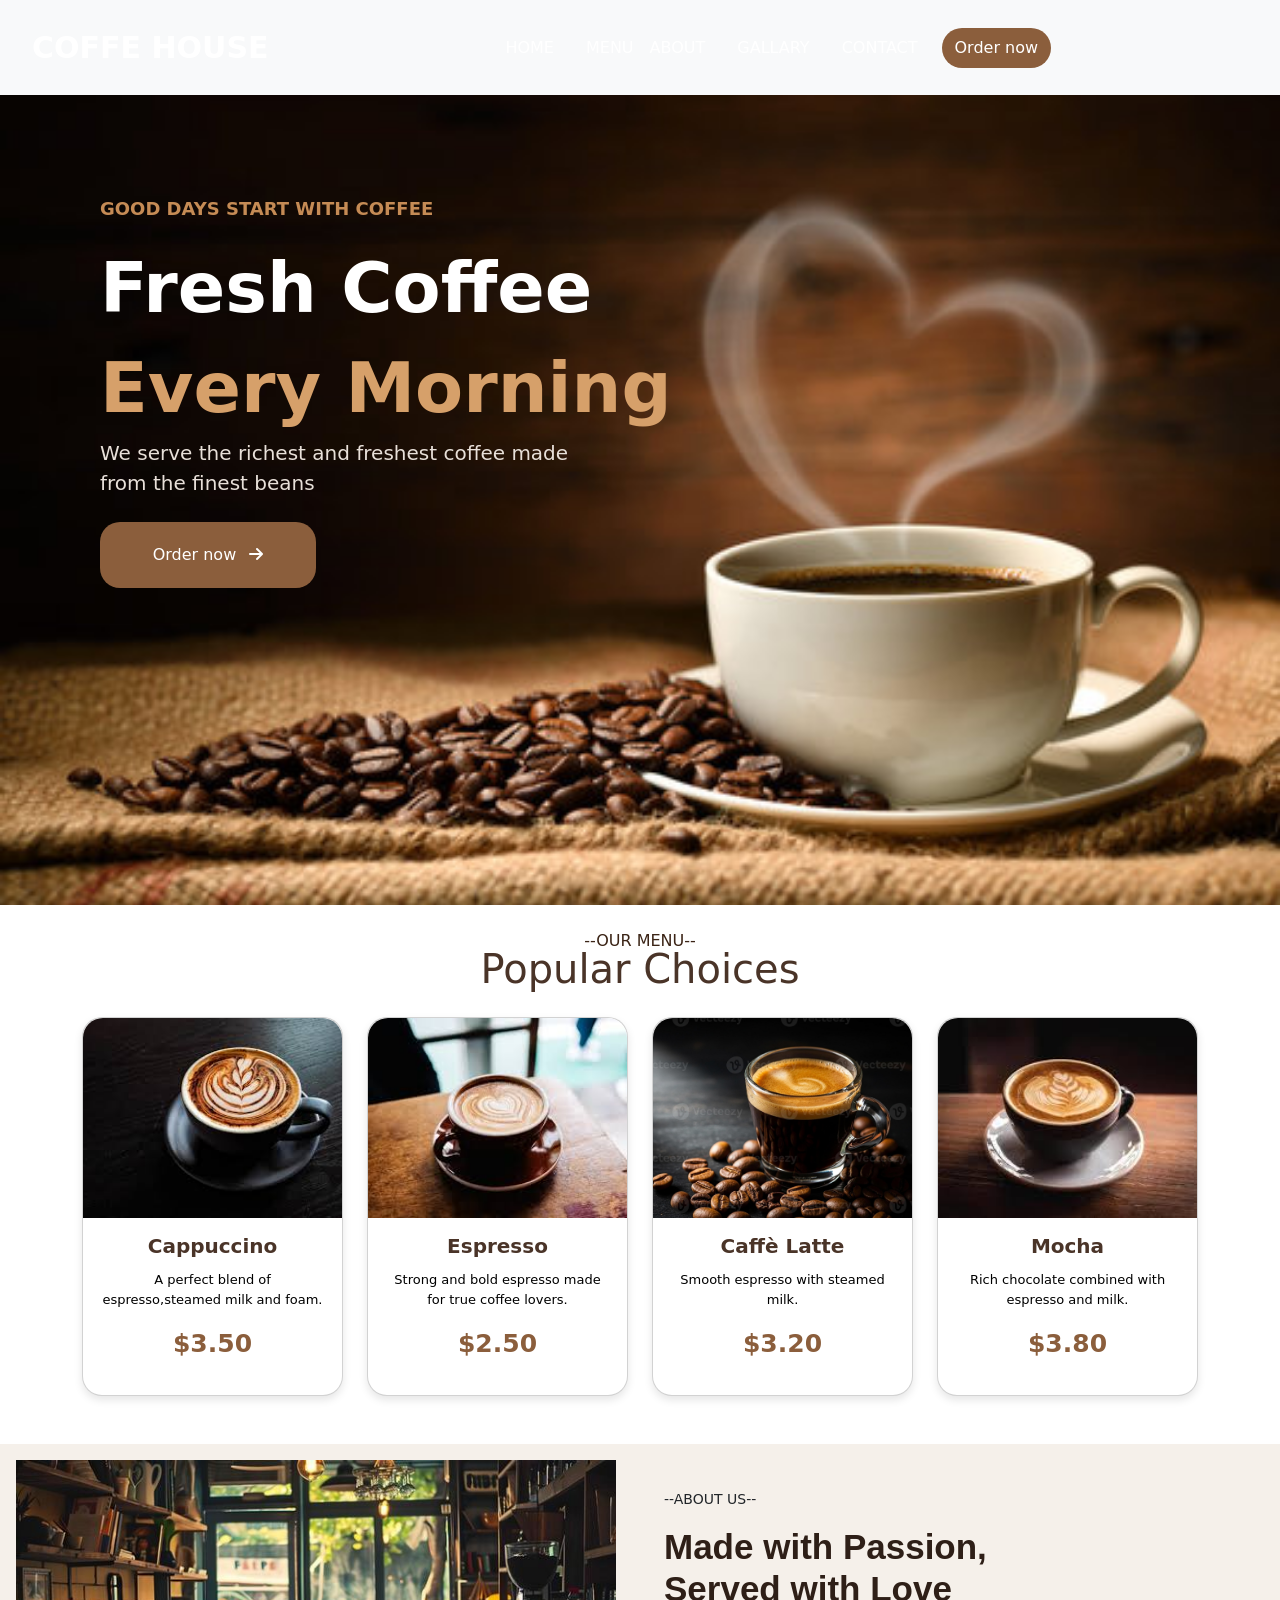
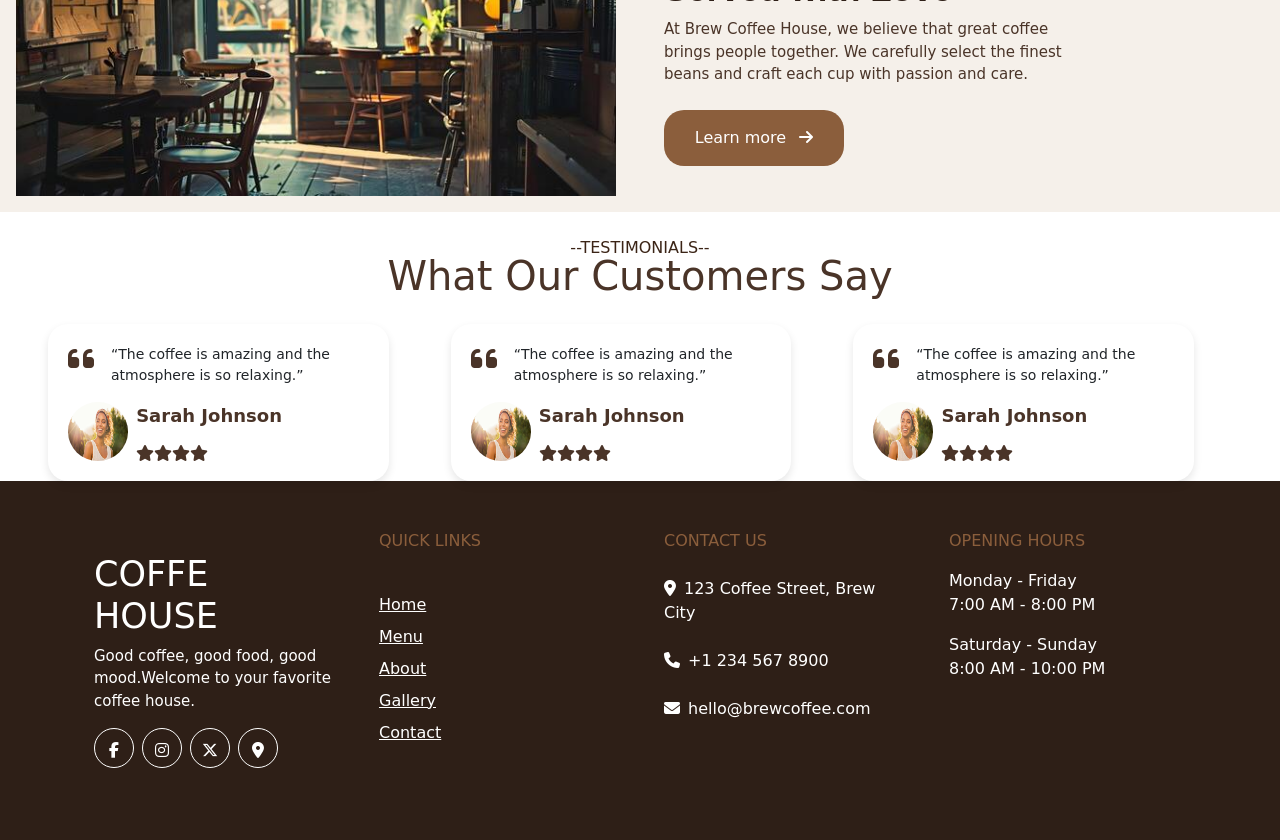
==== task2.html @ a9d8c870 "Updated footer design" ====
<!doctype html>
<html lang="en">
<head>
    <meta charset="utf-8">
    <meta name="viewport" content="width=device-width, initial-scale=1, shrink-to-fit=no">
    <link href="https://cdn.jsdelivr.net/npm/bootstrap@5.0.1/dist/css/bootstrap.min.css" rel="stylesheet" integrity="sha384-+0n0xVW2eSR5OomGNYDnhzAbDsOXxcvSN1TPprVMTNDbiYZCxYbOOl7+AMvyTG2x" crossorigin="anonymous">
    <title>coffe</title>
    <link href="task2.css" rel="stylesheet" />
    <link rel="stylesheet" href="https://cdnjs.cloudflare.com/ajax/libs/font-awesome/6.5.1/css/all.min.css">
</head>
<body>
    
    <nav class="navbar navbar-expand-lg bg-body-tertiary">
  <div class="container-fluid">
    <a class="navbar-brand" href="#">COFFE HOUSE</a>
    <button class="navbar-toggler" type="button" data-bs-toggle="collapse" data-bs-target="#navbarNav" aria-controls="navbarNav" aria-expanded="false" aria-label="Toggle navigation">
      <span class="navbar-toggler-icon"></span>
    </button>
    <div class="collapse navbar-collapse" id="navbarNav">
      <ul class="navbar-nav mx-auto">
        <li class="nav-item">
          <a class="nav-link active ms-3" aria-current="page" href="#homepage">Home</a>
        </li>
        <li class="nav-item">
          <a class="nav-link ms-3" href="#menupage">Menu</a>
        </li>
        <li class="nav-item">
          <a class="nav-link" href="#aboutpage">About</a>
        </li>
        <li class="nav-item">
          <a class="nav-link ms-3" href="#gallary">Gallary</a>
        </li>
        <li class="nav-item">
          <a class="nav-link ms-3" href="#contactpage">Contact</a>
        </li>
        <button class="btn btn1 ms-3">Order now</button>
      </ul>
    </div>
  </div>
</nav>

<section class="section1" id="homepage">
    <div class="first-container">
        
                    <div class="d-flex flex-column justify-content-start P-5">
                       <p class="s1-para1">GOOD DAYS START WITH COFFEE</p>
                       <h1 class="s1-heading1 mt-2">Fresh Coffee</h1>
                       <h1 class="s1-heading1 heading2 mt-2">Every Morning</h1>
                        <p class="s1-para2">We serve the richest and freshest coffee made from the finest beans</p>
                        <button class="btn btn1 s1-btn1 mt-2">Order now <i class="fa-solid fa-arrow-right ms-2"></i></button>
                    </div>
                </div>
            
    </div>
</section>


<section class="section2" id="menupage">
     <p class="s2-para1 mt-4">--OUR MENU--</p>
      <h1 class="s2-heading1  mb-3">Popular Choices</h1>
      <div class="container mt-5">
        <div class="row">
            <div class=" col-12 col-lg-3 col-md-6 col-sm-12">
                <div class="card">
                    <img src="images/card1.jpeg" class="box-image">
                    <div class="card-body p-3 d-flex flex-column justify-content-center">
                       <h5 class="card-title">Cappuccino</h5>
                         <p class="card-para mt-1">A perfect blend of espresso,steamed milk and foam.</p>
                         <p class="card-price">$3.50</p>
                        </div>
                        </div>
                        </div>
                        <div class=" col-12 col-lg-3 col-md-6 col-sm-12">
                <div class="card">
                    <img src="images/card2.jpeg" class="box-image">
                    <div class="card-body p-3 d-flex flex-column justify-content-center">
                       <h5 class="card-title">Espresso</h5>
                         <p class="card-para mt-1">Strong and bold espresso made for true coffee lovers.</p>
                         <p class="card-price">$2.50</p>
                        </div>
                        </div>
                        </div>
                        <div class=" col-12 col-lg-3 col-md-6 col-sm-12">
                <div class="card">
                    <img src="images/card3.jpeg" class="box-image">
                    <div class="card-body p-3 d-flex flex-column justify-content-center">
                       <h5 class="card-title">Caffè Latte</h5>
                         <p class="card-para mt-1">Smooth espresso with steamed milk.</p>
                         <p class="card-price">$3.20</p>
                        </div>
                        </div>
                        </div>
                        <div class=" col-12 col-lg-3 col-md-6 col-sm-12">
                <div class="card">
                    <img src="images/card4.jpeg" class="box-image">
                    <div class="card-body p-3 d-flex flex-column justify-content-center">
                       <h5 class="card-title">Mocha</h5>
                         <p class="card-para mt-1">Rich chocolate combined with espresso and milk.</p>
                         <p class="card-price">$3.80</p>
                        </div>
                        </div>
                        </div>

                        </div>
                        </div>
                        </div>
  </section>

<section class="section3 mt-5 p-3" id="aboutpage">

    <div class="row g-5">
        <div class="col-12 col-lg-6">
            <img src="images/section3.jpeg" class="s3-image">
        </div>
        <div class="col-12 col-lg-6  d-flex flex-column justify-content-center p-4">
            <p class="s3-para1">
                  --ABOUT US--
            </p>
            <h2 class="s3-heading1">Made with Passion,<br>
              Served with Love</h2>
              <p class="s3-para2">At Brew Coffee House, we believe that great coffee brings people together. We carefully select the finest beans and craft each cup with passion and care.</p>
              <button class="btn btn1 s1-btn1 s3-btn mt-2">Learn more <i class="fa-solid fa-arrow-right ms-2"></i></button>
       </div>
       </div>
  </section>

<section class="section4" id="aboutpage">
    <p class="s2-para1 mt-4">--TESTIMONIALS--</p>
      <h1 class="s2-heading1  mb-3">What Our Customers Say</h1>
     <div class="contianer mt-5 ps-5 pe-5">
       <div class="row">
          <div class="col-12 col-lg-4 col-md-6 col-sm-12">
             <div class="person-card">
                <div class="d-flex justify-content-start">
                   <i class="fa-solid fa-quote-left me-3"></i>
                    <p class="s3-para1">
                      “The coffee is amazing and the atmosphere is so relaxing.”
                    </p>
                </div>
                 <div class="d-flex">
                  <img src="images/person1.jpg" class="person-image" />
                    <div class="d-flex flex-column">
                      <p class="person-name ms-2">Sarah Johnson</p>
                     <div class="d-flex stars ms-2"><i class="fa-solid fa-star"></i>
                      <i class="fa-solid fa-star"></i>
                      <i class="fa-solid fa-star"></i>
                      <i class="fa-solid fa-star"></i></div> 
                    </div>
                 </div>
                  
             </div>    
       </div>
       <div class="col-12 col-lg-4 col-md-6 col-sm-12">
             <div class="person-card p5">
                <div class="d-flex justify-content-start">
                   <i class="fa-solid fa-quote-left me-3"></i>
                    <p class="s3-para1">
                      “The coffee is amazing and the atmosphere is so relaxing.”
                    </p>
                </div>
                 <div class="d-flex">
                  <img src="images/person1.jpg" class="person-image" />
                    <div class="d-flex flex-column">
                      <p class="person-name ms-2">Sarah Johnson</p>
                     <div class="d-flex stars ms-2"><i class="fa-solid fa-star"></i>
                      <i class="fa-solid fa-star"></i>
                      <i class="fa-solid fa-star"></i>
                      <i class="fa-solid fa-star"></i></div> 
                    </div>
                 </div>
                  
             </div>    
       </div>
       <div class="col-12 col-lg-4 col-md-6 col-sm-12">
             <div class="person-card p5">
                <div class="d-flex justify-content-start">
                   <i class="fa-solid fa-quote-left me-3"></i>
                    <p class="s3-para1">
                      “The coffee is amazing and the atmosphere is so relaxing.”
                    </p>
                </div>
                 <div class="d-flex">
                  <img src="images/person1.jpg" class="person-image" />
                    <div class="d-flex flex-column">
                      <p class="person-name ms-2">Sarah Johnson</p>
                     <div class="d-flex stars ms-2"><i class="fa-solid fa-star"></i>
                      <i class="fa-solid fa-star"></i>
                      <i class="fa-solid fa-star"></i>
                      <i class="fa-solid fa-star"></i></div> 
                    </div>
                 </div>
                  
             </div>    
       </div>  

     </div>
    </div>
    </section>

<footer class="footer p-5" id="contactpage">
    <div class="container">
      <div class="row">
        <div class="col-12 col-lg-3 p-4">
          <div class="d-flex flex-column">
            <h2 class="last-logo">COFFE <br>HOUSE</h2>
             <p class="last-para">
              Good coffee, good food, good mood.Welcome to your favorite coffee house.
             </p>
             <div class="d-flex">
             <div class="boxes me-2 ">
               <i class="fa-brands fa-facebook-f"></i>
             </div>
             <div class="boxes me-2">
               <i class="fa-brands fa-instagram"></i>
             </div>
             <div class="boxes me-2">
               <i class="fa-brands fa-x-twitter"></i>
             </div>
             <div class="boxes me-2">
               <i class="fa-solid fa-location-dot"></i>
             </div>
          </div>
          </div>
        </div>
       <div class="col-12 col-lg-3 d-flex flex-column justify-content-start">
        <div class="container d-flex flex-column justify-content-start">
          <p class="footer-text">QUICK LINKS</p>
        <a href="" class="mt-4"  class="text">Home</a>
          <a href="" class="mt-2" class="text" >Menu</a>
          <a href="#" class=" mt-2" class="text">About</a>
           <a href="#" class="mt-2" class="text">Gallery</a>
            <a href="#" class="mt-2" class="text">Contact</a>  
        </div>
      </div>
      <div class="col-12 col-lg-3 d-flex flex-column justify-content-start">
    <div class="container d-flex flex-column justify-content-start">
        <p class="footer-text1">CONTACT US</p>

        <p class="text-para mt-2"><i class="fa-solid fa-location-dot me-2"></i>123 Coffee Street, Brew City</p>

        <p class="text-para mt-2"><i class="fa-solid fa-phone me-2"></i>+1 234 567 8900</p>

        <p class="text-para mt-2"><i class="fa-solid fa-envelope me-2"></i>hello@brewcoffee.com</p>
    </div>
</div>

<div class="col-12 col-lg-3 d-flex flex-column justify-content-start">
    <div class="container d-flex flex-column justify-content-start">
        <p class="footer-text">OPENING HOURS</p>

        <p class="text">
            Monday - Friday<br>
            7:00 AM - 8:00 PM
        </p>

        <p class="text">
            Saturday - Sunday<br>
            8:00 AM - 10:00 PM
        </p>
    </div>
</div>
      </div>
      </div>
    </div>
</footer>

    <script src="https://cdn.jsdelivr.net/npm/bootstrap@5.0.1/dist/js/bootstrap.bundle.min.js" integrity="sha384-gtEjrD/SeCtmISkJkNUaaKMoLD0//ElJ19smozuHV6z3Iehds+3Ulb9Bn9Plx0x4" crossorigin="anonymous"></script>
</body>
</html>
---- task2.css ----
.navbar{
    background-color:black;
    color: white;
    padding: 20px;
}
.nav-link{
    color: white;
    text-transform: uppercase;
    font-weight: 500;
}
.navbar-brand{
    color:  #8B5E3C;
    font-weight: bold;
    font-size: 30px;
    
}
.navbar-brand:hover{
    color: white;
}
.btn1{
    color: white;
    background-color: #8B5E3C;
    border-radius: 20px;
    font-weight: 500;

}
.section1{
    background-image: url('images/coffe1.jpg');
    background-size: cover;
     background-position:center;
        background-repeat:no-repeat;
        height: 90vh;
}
.s1-para1{
    color:#C58B55;
    font-size: 18px;
    text-transform: uppercase;
    font-weight: bold;
}
.s1-heading1{
    font-size: 70px;
    font-weight: bold;
    color: white;
   
}
.heading2{
    color:#D6A06A !important;
}
.first-container{
    padding: 100px;
}
.s1-para2{
     color: #E8E0D9;
     font-size: 20px;
     width: 500px;
}
 .s1-btn1{
    width: 20%;
    padding: 20px;
}
.s2-para1{
    color: #3B2416;
    text-align: center;
}
.card-title{
    font-size: 20px;
    font-weight: bold;
    color:#4A3428;
    text-align: center;
}
.s2-heading1{
    color: #4A3428;
    text-align: center;
    font-size: 40px;
    line-height: 0px;
}
.card-para{
    color:black;
   font-size: 13px;
    text-align: center;
}
.card-price{
    color: #8B5E3C;
    font-size: 25px;
    font-weight: bold;
    text-align: center;
  
}
.box-image{
    height: 200px;
    width: 100%;
}
.card{

    box-shadow: 0 4px 8px rgba(0,0,0,0.1);
    border-radius: 20px !important;
    height: 100% !important;
}
.box-image{
    width: 100%;
    
    object-fit: cover;
    border-radius: 20px 20px 0 0 !important;
}
.s3-heading1{
    color: #2E1F17;
    font-size: 35px;
    font-weight: bold;
    font-family: 'Arial', sans-serif;
}
.s3-para1{
    font-size: 14px;
}
.s3-image{
    width: 100%;
    height: auto;
}
.s3-para2{
    color: #4A3428;
    font-size: 15px;
    width: 400px;
}
.s3-btn{
    width: 30%;
    padding: 15px;
}
.section3{
    background-color:#F5F0EA;
}
.person-image{
    width:20%;
    height: auto;
    border-radius: 50%;
}
.person-name{
    font-size: 18px;
    font-weight: bold;
    color: #4A3428;
}
.fa-star{
    color: #4A3428;
}
.fa-quote-left{
    color: #4A3428;
    font-size: 30px;
}
.star{
    line-height: 0px;
}
.person-name{
    font-size: 18px;
    font-weight: bold;
    color: #4A3428;
}
.s3-para1{
    font-size: 14px;
}
.person-card{
    box-shadow: 0 4px 8px rgba(0,0,0,0.1);
    border-radius: 20px !important;
    padding: 20px;
    height: 100%;
    width: 90%;
}
.section4{
  background-color: #ffffff;
}
.boxes{
    border-radius: 50% !important;
    background-color:transparent;
    border: 1px solid white;
    padding: 10px;
    width: 40px;
    height: 40px;
}
.last-logo{
    font-size: 35px;
    text-align: start;
}
.last-logo:hover{
    color: #8B5E3C;
}
.footer{
    background-color: #2E1F17;
    color: white;
    text-align: center;
    padding: 20px;
}
.last-para{
    font-size: 15px;
    text-align: start;
}
a{
    color: white !important;
    text-align: start;
}
.footer-text{
    color:#8B5E3C;
    text-align: start;
}
.text-para{
    text-align:start;
}
.text{
    text-align: start;
}
.footer-text1{
    color:#8B5E3C;
    text-align: start;
}

@media (max-width: 992px) {

    .navbar {
        padding: 15px;
    }

    .navbar-nav {
        text-align: center;
    }

    .btn1 {
        margin-top: 10px;
    }

    .first-container {
        padding: 60px 40px;
    }

    .s1-heading1 {
        font-size: 50px;
    }

    .s1-para2 {
        width: 100%;
        font-size: 18px;
    }

    .s1-btn1,
    .s3-btn {
        width: auto;
        padding: 12px 25px;
    }

    .section1 {
        height: auto;
        min-height: 80vh;
    }

    .s3-image {
        width: 100%;
        height: auto;
        margin-bottom: 30px;
    }

    .s3-para2 {
        width: 100%;
    }

    .person-image {
        width: 60px;
        height: 60px;
    }

    .person-card {
        width: 100%;
        margin-bottom: 20px;
    }

    .footer {
        text-align: center;
    }

    .last-logo,
    .last-para,
    .footer-text,
    .footer-text1,
    .text,
    .text-para,
    a {
        text-align: center !important;
    }

    .boxes {
        margin-bottom: 10px;
    }
}



@media (max-width: 768px) {

    .navbar-brand {
        font-size: 24px;
    }

    .section1 {
        height: auto;
        padding: 50px 0;
    }

    .first-container {
        padding: 40px 20px;
        text-align: center;
    }

    .s1-heading1 {
        font-size: 38px;
        line-height: 1.2;
    }

    .s1-para1 {
        font-size: 14px;
    }

    .s1-para2 {
        width: 100%;
        font-size: 16px;
        margin: auto;
    }

    .s1-btn1,
    .s3-btn {
        width: 70%;
        margin: auto;
    }

    .s2-heading1 {
        font-size: 30px;
        line-height: normal;
    }

    .card {
        margin-bottom: 20px;
    }

    .box-image {
        height: 220px;
    }

    .s3-heading1 {
        font-size: 28px;
        text-align: center;
    }

    .s3-para1,
    .s3-para2 {
        text-align: center;
    }

    .person-card {
        width: 100%;
        margin-bottom: 20px;
    }

    .person-image {
        width: 55px;
        height: 55px;
    }

    .footer .row > div {
        margin-bottom: 30px;
    }

    .boxes {
        width: 38px;
        height: 38px;
    }
}



@media (max-width: 576px) {

    .navbar-brand {
        font-size: 20px;
    }

    .first-container {
        padding: 30px 15px;
    }

    .s1-heading1 {
        font-size: 30px;
    }

    .s1-para2 {
        font-size: 15px;
    }

    .s1-btn1,
    .s3-btn {
        width: 90%;
    }

    .s2-heading1 {
        font-size: 24px;
    }

    .s3-heading1 {
        font-size: 24px;
    }

    .card-title {
        font-size: 18px;
    }

    .card-price {
        font-size: 22px;
    }

    .person-name {
        font-size: 16px;
    }

    .last-logo {
        font-size: 28px;
    }

    .footer {
        padding: 30px 15px !important;
    }
}
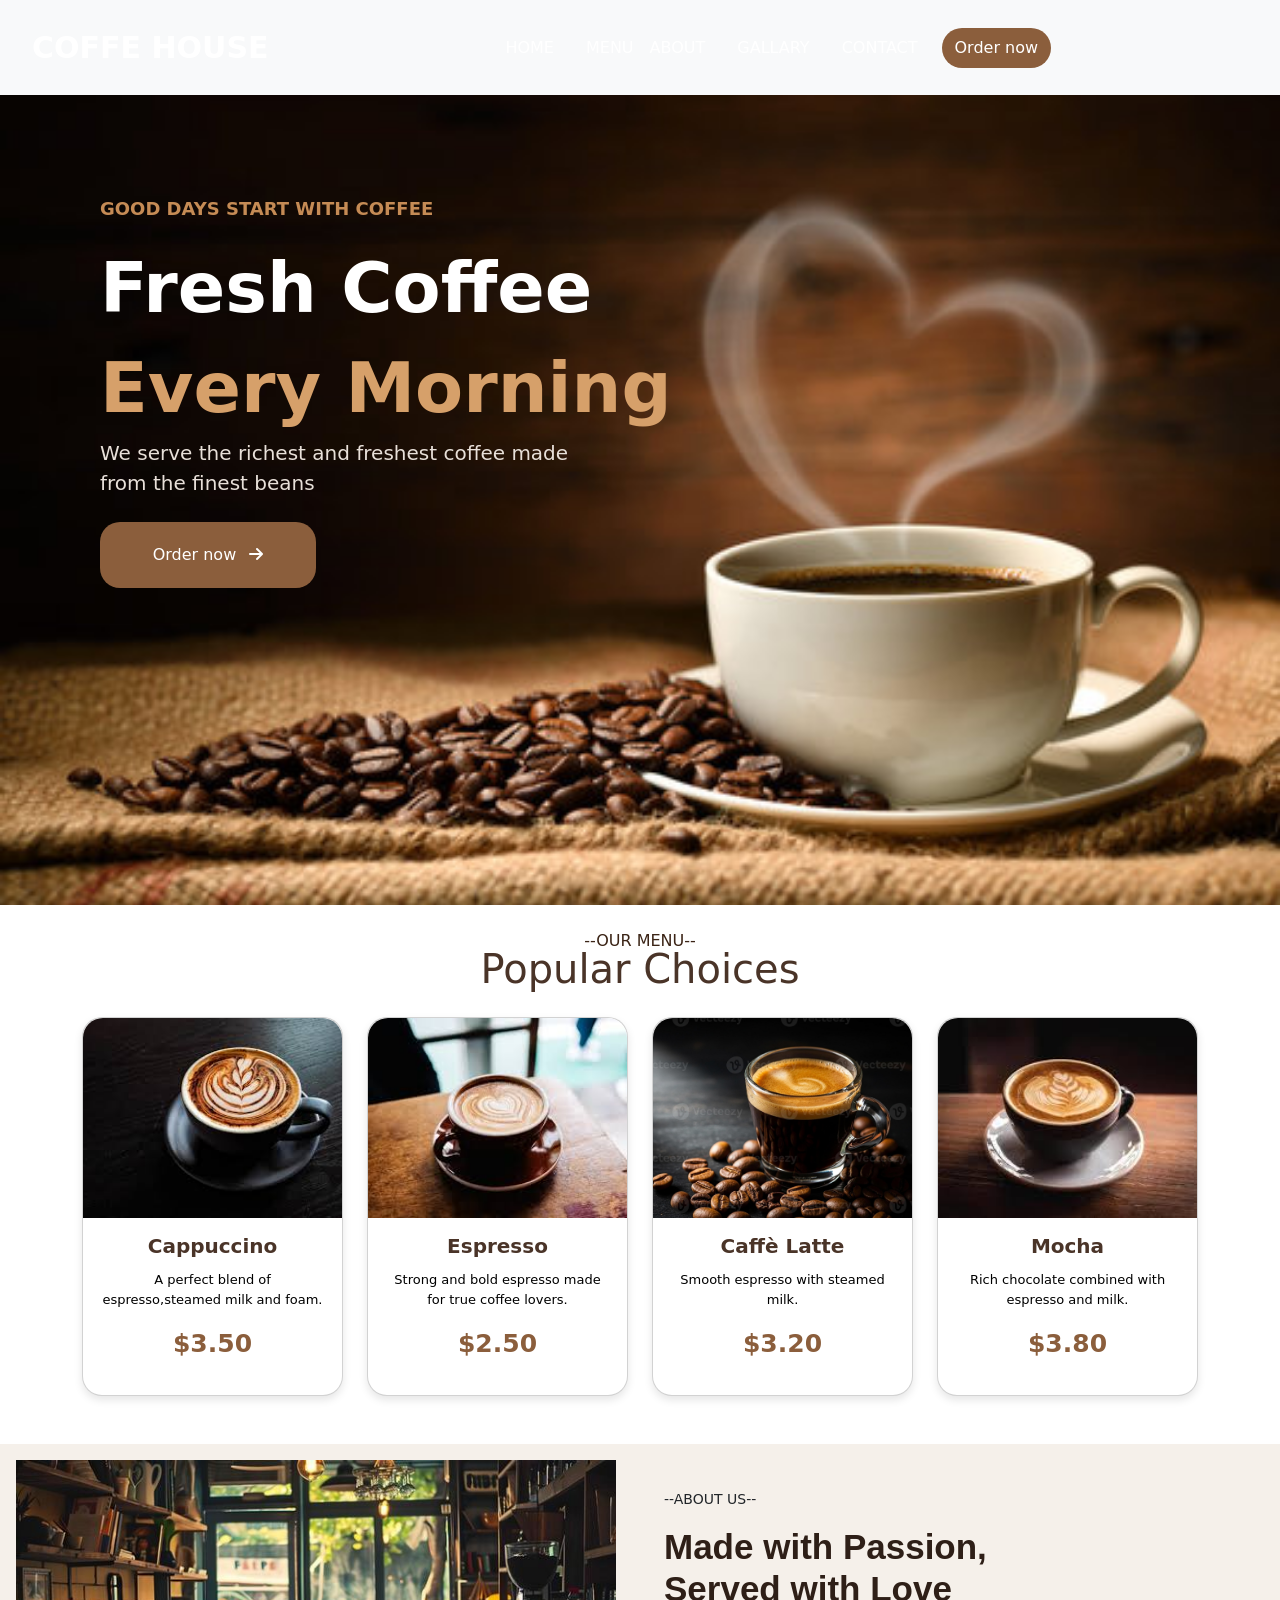
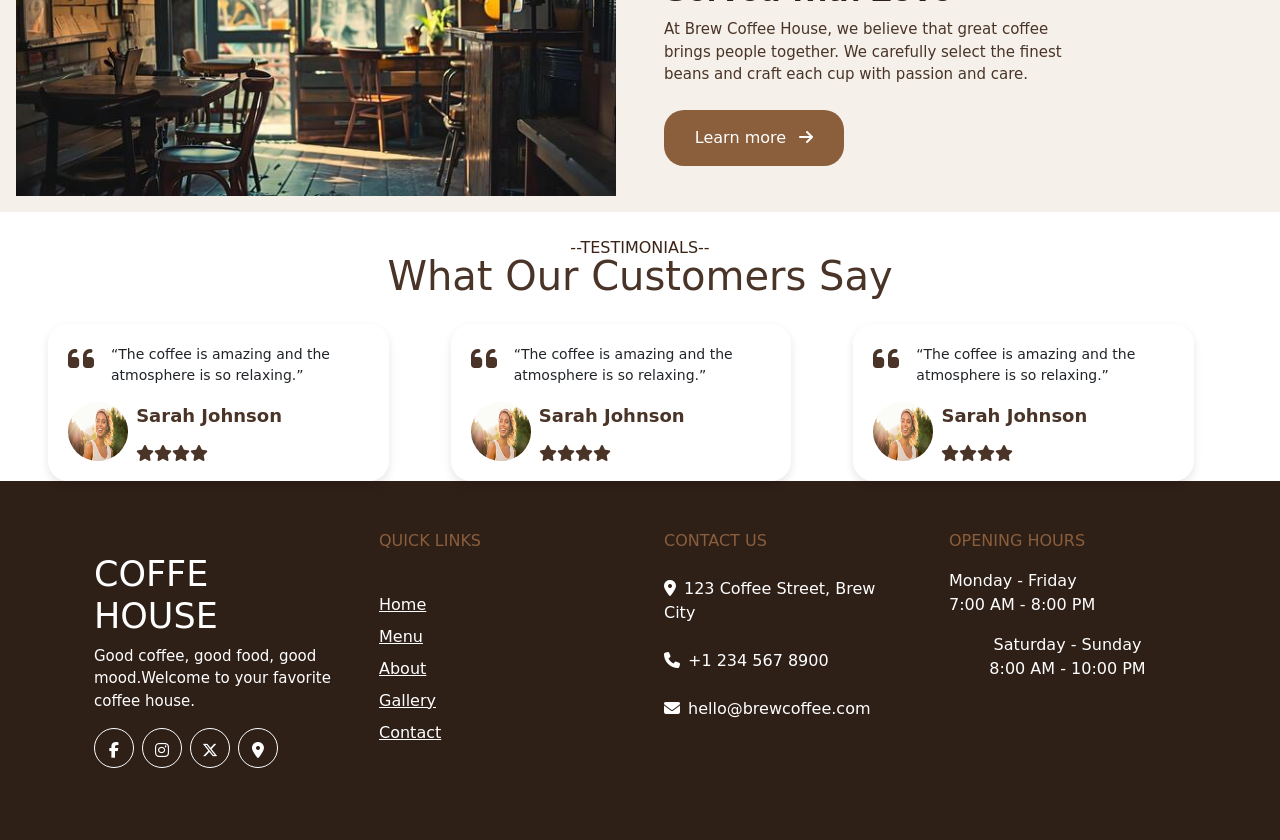
==== commit 17e95e53: "Updated footer design" ====
--- a/task2.html
+++ b/task2.html
@@ -248,7 +248,7 @@
     <div class="container d-flex flex-column justify-content-start">
         <p class="footer-text">OPENING HOURS</p>
 
-        <p class="text">
+        <p class="small-text">
             Monday - Friday<br>
             7:00 AM - 8:00 PM
         </p>
--- a/task2.css
+++ b/task2.css
@@ -201,7 +201,7 @@
 .text-para{
     text-align:start;
 }
-.text{
+.small-text{
     text-align: start;
 }
 .footer-text1{
